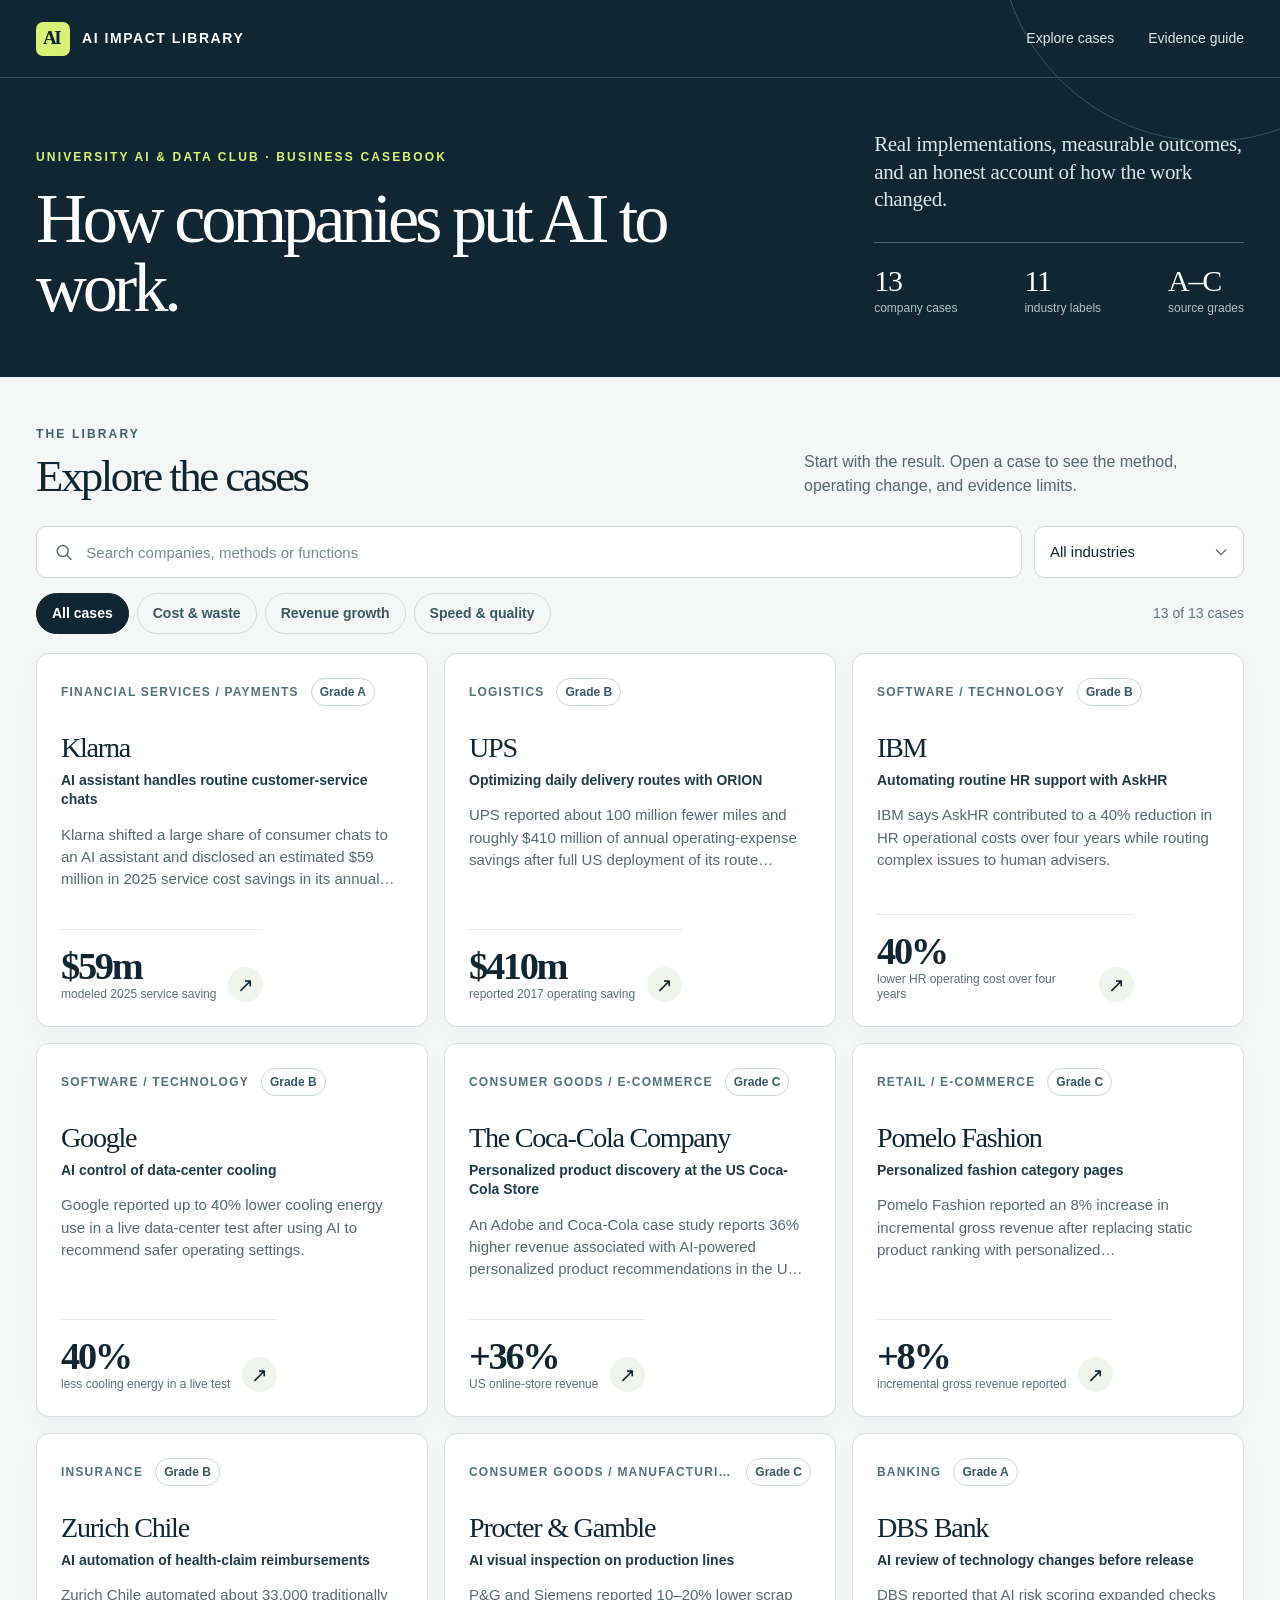
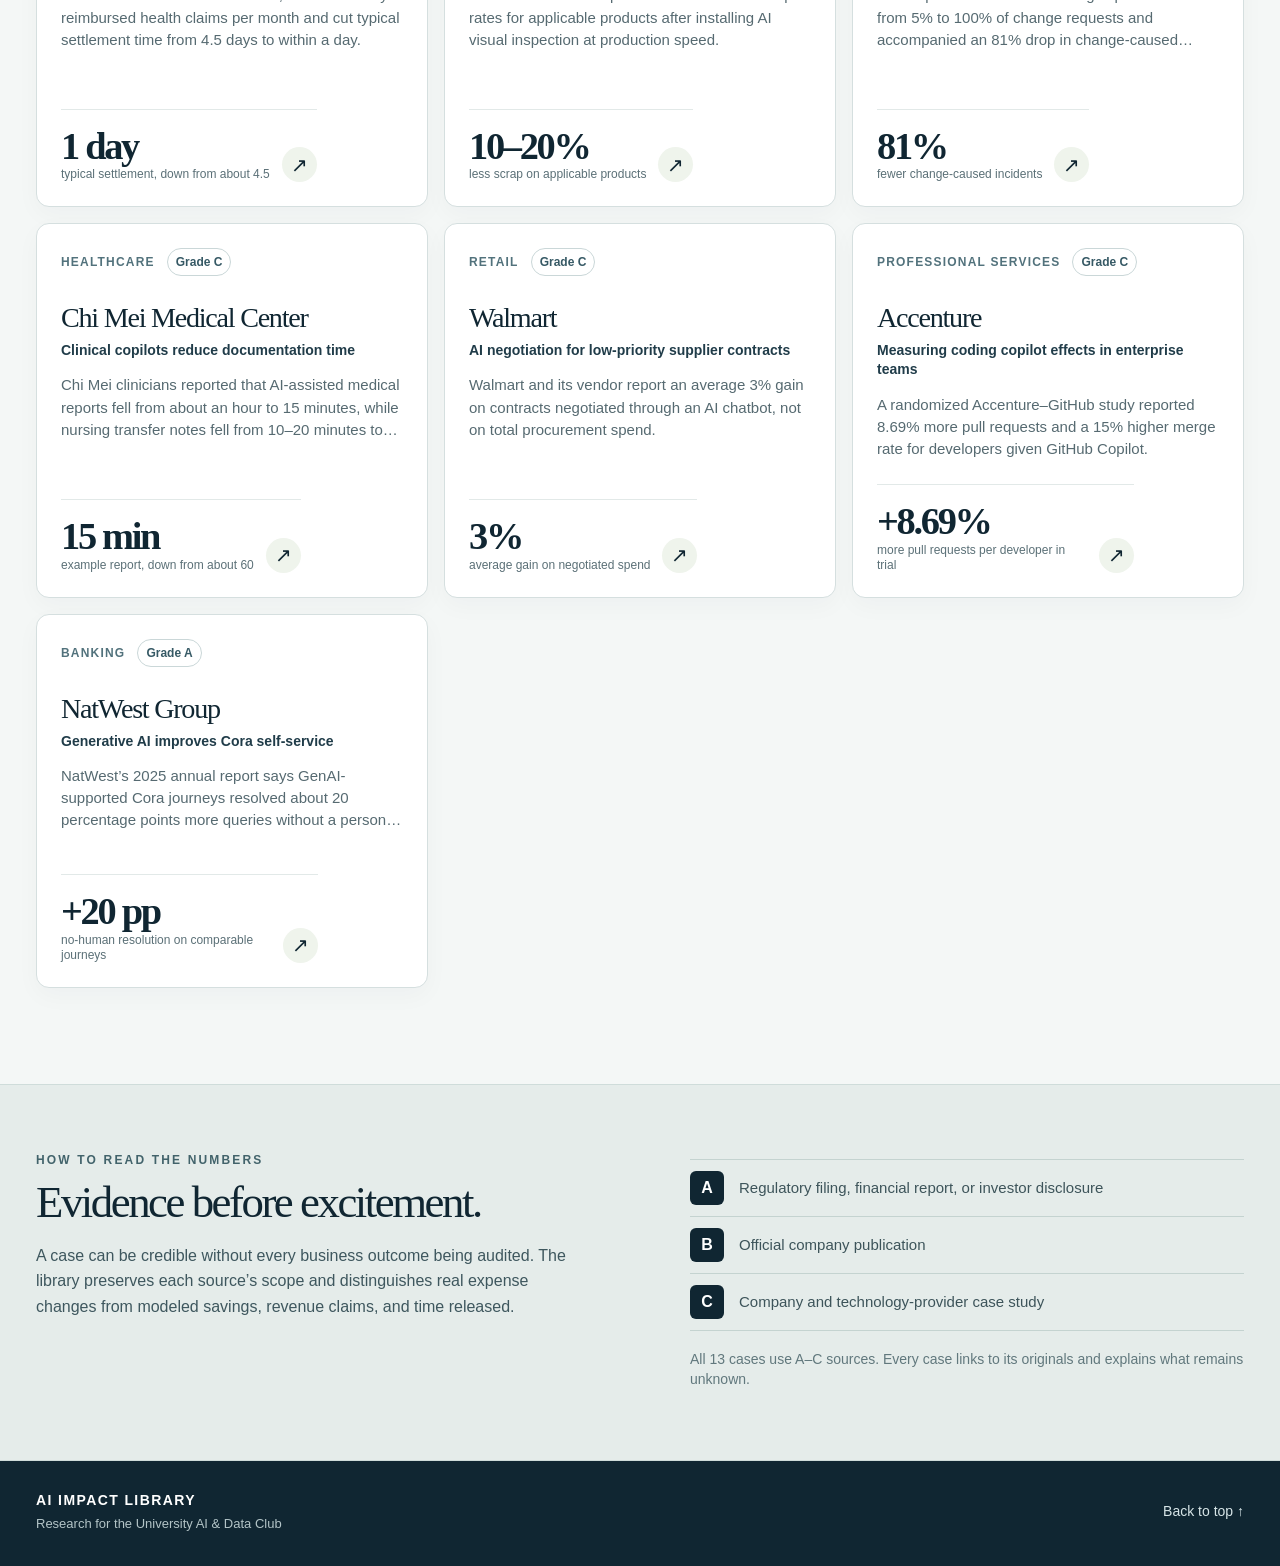
==== docs/pages/ai-impact-library/index.html @ 7d40ebbf "Add AI Impact Library showcase" ====
<!doctype html>
<html lang="en">
<head>
  <meta charset="utf-8">
  <meta name="viewport" content="width=device-width, initial-scale=1">
  <meta name="theme-color" content="#102632">
  <meta name="description" content="A research-backed library of real company AI implementations, measurable business outcomes, and the methods behind them.">
  <title>AI Impact Library — Real business results</title>
  <link rel="icon" type="image/svg+xml" href="data:image/svg+xml,%3Csvg xmlns='http://www.w3.org/2000/svg' viewBox='0 0 64 64'%3E%3Crect width='64' height='64' rx='13' fill='%23102632'/%3E%3Cpath d='M15 45V19h8v26m8 0V27h8v18m8 0V14h8v31' stroke='%23d8f277' stroke-width='5' stroke-linecap='round'/%3E%3C/svg%3E">
  <link rel="stylesheet" href="styles.css">
  <script src="cases.js" defer></script>
  <script src="app.js" defer></script>
</head>
<body>
  <div class="mast" id="top">
    <header class="shell topbar">
      <a class="brand" href="#top" aria-label="AI Impact Library home"><span class="mark">AI</span><span>AI Impact Library</span></a>
      <nav aria-label="Main navigation"><a href="#explore">Explore cases</a><a href="#evidence">Evidence guide</a></nav>
    </header>
    <section class="shell hero" aria-labelledby="page-title">
      <div class="hero-main"><p class="eyebrow">University AI &amp; Data Club · Business casebook</p><h1 id="page-title">How companies put AI to work.</h1></div>
      <div class="hero-side"><p>Real implementations, measurable outcomes, and an honest account of how the work changed.</p><div class="hero-rule"></div><div class="hero-stats"><div><strong>13</strong><span>company cases</span></div><div><strong>11</strong><span>industry labels</span></div><div><strong>A–C</strong><span>source grades</span></div></div></div>
    </section>
  </div>

  <main>
    <section class="shell explore" id="explore" aria-labelledby="explore-title">
      <div class="section-heading"><div><span class="section-kicker">The library</span><h2 id="explore-title">Explore the cases</h2></div><p>Start with the result. Open a case to see the method, operating change, and evidence limits.</p></div>
      <div class="toolbar" role="search">
        <label class="search-field"><svg aria-hidden="true" viewBox="0 0 24 24" width="20" height="20"><circle cx="10.8" cy="10.8" r="6.8" fill="none" stroke="currentColor" stroke-width="1.8"/><path d="m16 16 5 5" stroke="currentColor" stroke-width="1.8" stroke-linecap="round"/></svg><span class="sr-only">Search companies, methods or functions</span><input id="search" type="search" placeholder="Search companies, methods or functions" autocomplete="off"></label>
        <label class="select-field"><span class="sr-only">Filter by industry</span><select id="industry"><option value="all">All industries</option></select><svg aria-hidden="true" viewBox="0 0 24 24" width="16" height="16"><path d="m5 9 7 7 7-7" fill="none" stroke="currentColor" stroke-width="1.8" stroke-linecap="round"/></svg></label>
      </div>
      <div class="filter-line"><div class="filters" role="group" aria-label="Filter by business outcome"><button class="filter active" data-filter="all" type="button" aria-pressed="true">All cases</button><button class="filter" data-filter="cost" type="button" aria-pressed="false">Cost &amp; waste</button><button class="filter" data-filter="growth" type="button" aria-pressed="false">Revenue growth</button><button class="filter" data-filter="speed" type="button" aria-pressed="false">Speed &amp; quality</button></div><div class="result-count" id="result-count" aria-live="polite"></div></div>
      <div class="case-grid" id="case-grid"></div>
      <div class="empty-state" id="empty-state" hidden><h3>No cases match those filters.</h3><p>Try another company, industry, or outcome.</p><button id="clear-filters" type="button">Clear filters</button></div>
    </section>

    <section class="evidence" id="evidence" aria-labelledby="evidence-title"><div class="shell evidence-layout"><div><span class="section-kicker">How to read the numbers</span><h2 id="evidence-title">Evidence before excitement.</h2><p>A case can be credible without every business outcome being audited. The library preserves each source’s scope and distinguishes real expense changes from modeled savings, revenue claims, and time released.</p></div><div class="grade-list"><div><b>A</b><span>Regulatory filing, financial report, or investor disclosure</span></div><div><b>B</b><span>Official company publication</span></div><div><b>C</b><span>Company and technology-provider case study</span></div><p>All 13 cases use A–C sources. Every case links to its originals and explains what remains unknown.</p></div></div></section>
  </main>

  <footer class="site-footer"><div class="shell footer-layout"><div><strong>AI Impact Library</strong><span>Research for the University AI &amp; Data Club</span></div><a href="#top">Back to top ↑</a></div></footer>

  <dialog id="case-dialog" class="case-dialog" aria-labelledby="detail-title"><div class="dialog-wrap"><div class="dialog-top"><span class="dialog-wordmark"><span class="dialog-symbol">AI</span> AI Impact Library / Case study</span><button id="close-dialog" class="close-dialog" type="button" aria-label="Close case study"><svg aria-hidden="true" viewBox="0 0 24 24" width="21" height="21"><path d="M5 5 19 19M19 5 5 19" stroke="currentColor" stroke-width="1.8" stroke-linecap="round"/></svg></button></div><div id="case-detail"></div></div></dialog>
</body>
</html>
---- docs/pages/ai-impact-library/styles.css ----
:root{color-scheme:light;--ink:#102632;--ink-soft:#203c49;--muted:#53686f;--paper:#f4f7f6;--white:#fff;--line:#d5dfdf;--lime:#d8f277;--orange:#ec7149;--serif:Georgia,'Times New Roman',serif;--sans:Arial,Helvetica,sans-serif;font-family:var(--sans);font-synthesis:none}
*{box-sizing:border-box}
html{scroll-behavior:smooth}
body{margin:0;background:var(--paper);color:var(--ink);font-size:16px;line-height:1.5}
button,input,select{font:inherit}
button{cursor:pointer}
a{color:inherit}
.shell{width:min(100%,1360px);margin:0 auto;padding-left:36px;padding-right:36px}
.sr-only{position:absolute;width:1px;height:1px;padding:0;margin:-1px;overflow:hidden;clip:rect(0,0,0,0);white-space:nowrap;border:0}
:focus-visible{outline:3px solid var(--orange);outline-offset:3px}

.mast{color:#fff;background:var(--ink);position:relative;overflow:hidden}
.mast:before{content:'';position:absolute;width:420px;height:420px;border:1px solid #3a5762;border-radius:50%;right:-140px;top:-280px;pointer-events:none}
.topbar{min-height:78px;display:flex;align-items:center;justify-content:space-between;border-bottom:1px solid #37515b;position:relative;z-index:1}
.brand{display:flex;align-items:center;gap:12px;color:#fff;text-decoration:none;font-size:14px;font-weight:800;letter-spacing:.11em;text-transform:uppercase}
.mark{display:grid;place-items:center;width:34px;height:34px;border-radius:7px;background:var(--lime);color:var(--ink);font-family:var(--serif);font-size:19px;font-weight:900;letter-spacing:-.13em;padding-right:4px}
.topbar nav{display:flex;align-items:center;gap:34px}
.topbar nav a{font-size:14px;color:#dbe8e8;text-decoration:none;transition:color .2s}
.topbar nav a:hover{color:var(--lime)}
.hero{display:grid;grid-template-columns:minmax(0,1.35fr) minmax(320px,.65fr);gap:70px;align-items:end;padding-top:53px;padding-bottom:55px;position:relative;z-index:1}
.eyebrow,.section-kicker{display:block;font-size:12px;letter-spacing:.18em;text-transform:uppercase;font-weight:800}
.eyebrow{color:var(--lime);margin:0 0 18px}
h1,h2,h3,p{margin-top:0}
h1{font-family:var(--serif);font-size:clamp(3.1rem,5.5vw,5.5rem);font-weight:400;line-height:.98;letter-spacing:-.058em;max-width:780px;margin-bottom:0}
.hero-side{max-width:420px;padding-bottom:5px}
.hero-side>p{font-family:var(--serif);font-size:21px;line-height:1.32;letter-spacing:-.015em;color:#d9e7e7;margin-bottom:28px}
.hero-rule{height:1px;background:#4c6570;margin-bottom:21px}
.hero-stats{display:flex;justify-content:space-between;gap:14px}
.hero-stats div{display:flex;flex-direction:column;gap:2px}
.hero-stats strong{font-family:var(--serif);font-size:30px;font-weight:400;line-height:1.1;letter-spacing:-.04em}
.hero-stats span{font-size:12px;color:#afc2c5}

.explore{padding-top:48px;padding-bottom:96px;scroll-margin-top:20px}
.section-heading{display:flex;align-items:end;justify-content:space-between;gap:40px;margin-bottom:26px}
.section-kicker{color:#42636b;margin-bottom:10px}
.section-heading h2,.evidence h2{font-family:var(--serif);font-size:clamp(2.4rem,3.5vw,3.65rem);font-weight:400;letter-spacing:-.055em;line-height:1.05;margin-bottom:0}
.section-heading>p{max-width:440px;color:var(--muted);font-size:16px;line-height:1.48;margin-bottom:3px}
.toolbar{display:flex;gap:12px;margin-bottom:15px}
.search-field,.select-field{display:flex;align-items:center;background:#fff;border:1px solid #cbd8d8;border-radius:10px;min-height:52px;color:#53686f}
.search-field{flex:1;gap:11px;padding:0 17px;min-width:0}
.search-field:focus-within,.select-field:focus-within{border-color:#466e79;box-shadow:0 0 0 3px #bddcd644}
.search-field input{border:0;outline:0;background:transparent;width:100%;height:50px;color:var(--ink);font-size:15px}
.search-field input::placeholder{color:#788c90}
.search-field input::-webkit-search-cancel-button{cursor:pointer}
.select-field{position:relative;width:210px;flex:none}
.select-field select{appearance:none;border:0;background:transparent;color:var(--ink);width:100%;height:50px;padding:0 38px 0 15px;outline:0;cursor:pointer;font-size:15px}
.select-field svg{position:absolute;right:14px;pointer-events:none}
.filter-line{display:flex;align-items:center;justify-content:space-between;gap:20px;margin-bottom:19px}
.filters{display:flex;gap:8px;flex-wrap:wrap}
.filter{border:1px solid #cedada;background:transparent;color:#3c5861;border-radius:999px;font-size:14px;font-weight:700;padding:9px 15px;min-height:38px;transition:background .18s,color .18s,border-color .18s}
.filter:hover{border-color:#607f85;background:#edf2ec}
.filter.active{background:var(--ink);color:#fff;border-color:var(--ink)}
.result-count{color:#63777e;font-size:14px;white-space:nowrap}
.case-grid{display:grid;grid-template-columns:repeat(3,minmax(0,1fr));gap:16px}
.case-card{width:100%;min-width:0;text-align:left;display:flex;flex-direction:column;min-height:374px;padding:24px;border:1px solid var(--line);border-radius:13px;background:#fff;color:var(--ink);box-shadow:0 8px 24px #10263208;transition:transform .18s,box-shadow .18s,border-color .18s}
.case-card:hover{transform:translateY(-3px);box-shadow:0 15px 34px #10263216;border-color:#93afb0}
.card-top,.card-bottom{display:flex;align-items:center;justify-content:space-between;gap:12px}
.card-industry{font-size:12px;font-weight:800;text-transform:uppercase;letter-spacing:.1em;color:#52727c;overflow:hidden;white-space:nowrap;text-overflow:ellipsis}
.grade{border:1px solid #cad7d8;border-radius:100px;padding:4px 8px;flex:none;font-size:12px;font-weight:800;color:#365965}
.case-card h3{font-family:var(--serif);font-size:clamp(1.7rem,2.2vw,2.15rem);font-weight:400;line-height:1.1;letter-spacing:-.045em;margin:27px 0 7px}
.case-title{font-size:14px;font-weight:800;line-height:1.38;color:var(--ink-soft);margin-bottom:14px}
.case-summary{font-size:15px;line-height:1.48;color:#566a71;margin:0 0 24px;display:-webkit-box;-webkit-box-orient:vertical;-webkit-line-clamp:3;overflow:hidden}
.card-bottom{margin-top:auto;border-top:1px solid #e2e9e8;padding-top:17px;align-items:end}
.metric-copy{display:flex;flex-direction:column;gap:2px}
.metric-value{font-family:var(--serif);font-size:2.4rem;line-height:1;letter-spacing:-.06em;white-space:nowrap}
.metric-label{color:#5b7077;font-size:12px;line-height:1.25;max-width:210px}
.read-arrow{display:grid;place-items:center;width:35px;height:35px;flex:none;border-radius:50%;background:#eff4ec;color:var(--ink);font-size:20px;line-height:1}
.case-card:hover .read-arrow{background:var(--lime)}
.empty-state{text-align:center;border:1px dashed #a7baba;border-radius:14px;background:#fff;padding:55px 20px}
.empty-state h3{font-family:var(--serif);font-size:27px;font-weight:400;letter-spacing:-.03em;margin-bottom:5px}
.empty-state p{color:var(--muted)}
.empty-state button{border:0;border-radius:7px;background:var(--ink);color:#fff;padding:10px 17px;font-weight:700}

.evidence{background:#e5ecea;border-top:1px solid #cfdcda;border-bottom:1px solid #cfdcda;scroll-margin-top:20px}
.evidence-layout{display:grid;grid-template-columns:1fr 1fr;gap:100px;padding-top:66px;padding-bottom:70px}
.evidence h2{max-width:480px;margin-bottom:17px}
.evidence-layout>div:first-child>p{max-width:560px;line-height:1.6;color:#3e575e;margin-bottom:0}
.grade-list{padding-top:8px}
.grade-list>div{display:flex;gap:15px;align-items:center;border-bottom:1px solid #c4d3d0;padding:11px 0}
.grade-list>div:first-child{border-top:1px solid #c4d3d0}
.grade-list b{display:grid;place-items:center;width:34px;height:34px;border-radius:6px;background:var(--ink);color:#fff;flex:none;font-size:16px}
.grade-list span{font-size:15px;color:#3d545a}
.grade-list>p{font-size:14px;color:#61787d;line-height:1.48;margin:18px 0 0}
.site-footer{background:var(--ink);color:#fff}
.footer-layout{display:flex;justify-content:space-between;align-items:center;gap:20px;padding-top:29px;padding-bottom:32px}
.footer-layout>div{display:flex;flex-direction:column;gap:3px}
.footer-layout strong{font-size:14px;text-transform:uppercase;letter-spacing:.1em}
.footer-layout span{font-size:13px;color:#b3c4c7}
.footer-layout a{font-size:14px;text-decoration:none;color:#d7e5e7}
.footer-layout a:hover{color:var(--lime)}

.case-dialog{padding:0;border:0;border-radius:13px;width:min(960px,calc(100vw - 24px));max-width:960px;max-height:min(94vh,1200px);background:var(--paper);color:var(--ink);box-shadow:0 30px 100px #06141cc0;overflow:auto}
.case-dialog::backdrop{background:#07161dc4;backdrop-filter:blur(3px)}
.dialog-wrap{min-height:100%}
.dialog-top{position:sticky;top:0;z-index:4;background:var(--ink);color:#fff;display:flex;align-items:center;justify-content:space-between;padding:13px 27px;border-bottom:1px solid #36535c}
.dialog-wordmark{font-size:12px;letter-spacing:.12em;text-transform:uppercase;font-weight:800;display:flex;align-items:center;gap:10px;color:#d5e6e6}
.dialog-symbol{background:var(--lime);color:var(--ink);width:25px;height:25px;border-radius:5px;font-family:var(--serif);display:grid;place-items:center;font-size:14px;letter-spacing:-.13em;padding-right:3px}
.close-dialog{width:37px;height:37px;display:grid;place-items:center;border:1px solid #54707a;background:transparent;color:#fff;border-radius:50%}
.close-dialog:hover{background:#2f4c57}
.detail-head{background:var(--ink);color:#fff;padding:35px 55px 42px}
.detail-eyebrow{color:var(--lime);text-transform:uppercase;letter-spacing:.13em;font-weight:800;font-size:12px;margin-bottom:12px}
.detail-head h2{font-family:var(--serif);font-weight:400;font-size:clamp(2.4rem,5vw,4rem);line-height:1.02;letter-spacing:-.055em;margin-bottom:15px}
.detail-head p{max-width:680px;color:#d4e2e2;font-size:17px;line-height:1.48;margin-bottom:0}
.detail-meta{display:flex;flex-wrap:wrap;gap:7px;margin-top:24px}
.detail-meta span{font-size:12px;border:1px solid #56717a;border-radius:30px;padding:6px 10px;color:#d1e0e2}
.detail-body{padding:36px 55px 55px;max-width:900px;margin:auto}
.detail-impact{display:grid;grid-template-columns:minmax(0,.5fr) minmax(0,1fr);gap:24px;align-items:center;background:#e7eee7;border-left:5px solid #8aa740;padding:20px 23px;margin-bottom:39px}
.detail-impact strong{font-family:var(--serif);font-weight:400;font-size:clamp(2.8rem,5vw,4rem);line-height:1;letter-spacing:-.06em}
.detail-impact p{margin:0;font-size:15px;line-height:1.5;color:#3b5658}
.article-lead{font-family:var(--serif);font-size:23px;line-height:1.42;letter-spacing:-.017em;color:#203b43;margin-bottom:34px}
.detail-section{border-top:1px solid var(--line);padding-top:27px;margin-top:31px}
.detail-section h3{font-family:var(--serif);font-weight:400;font-size:27px;line-height:1.15;letter-spacing:-.035em;margin-bottom:14px}
.detail-section p{font-size:16px;line-height:1.7;color:#374f56;margin-bottom:0}
.steps-intro{font-size:13px!important;color:#72858a!important;margin-bottom:12px!important}
.method-steps{list-style:none;counter-reset:method;padding:0;margin:0;display:grid;gap:0}
.method-steps li{counter-increment:method;display:grid;grid-template-columns:32px 1fr;gap:12px;padding:11px 0;border-bottom:1px solid #e0e8e6;color:#3a535a;font-size:15px;line-height:1.5}
.method-steps li:before{content:counter(method,decimal-leading-zero);font-size:12px;font-weight:800;letter-spacing:.03em;color:#62816b;padding-top:3px}
.fit-grid{display:grid;grid-template-columns:1fr 1fr;gap:15px;margin-top:15px}
.fit-box{background:#fff;border:1px solid var(--line);border-radius:9px;padding:19px}
.fit-box h4{font-size:13px;text-transform:uppercase;letter-spacing:.1em;margin:0 0 10px;color:#39606a}
.fit-box ul{margin:0;padding-left:19px;color:#3b545b;font-size:14px;line-height:1.6}
.fit-box li+li{margin-top:4px}
.requirements{margin-top:16px!important;font-size:14px!important}
.takeaway{background:#ecf1e6;border-left:4px solid #a9c563;padding:19px 22px;margin-top:15px!important}
.source-list{padding:0;margin:0;list-style:none}
.source-list li{border-bottom:1px solid var(--line);padding:11px 0;font-size:15px}
.source-list a{text-decoration:underline;text-underline-offset:3px;color:#1f5966;overflow-wrap:anywhere}
.source-list small{display:block;color:#697c82;font-size:12px;margin-top:2px}
.evidence-note{font-size:14px!important;color:#63777d!important;margin-top:15px!important}

@media(max-width:1050px){.case-grid{grid-template-columns:repeat(2,minmax(0,1fr))}.hero{gap:38px}.evidence-layout{gap:45px}}
@media(max-width:700px){.shell{padding-left:20px;padding-right:20px}.topbar{min-height:66px}.topbar nav{gap:16px}.topbar nav a{font-size:13px}.hero{grid-template-columns:1fr;gap:28px;padding-top:37px;padding-bottom:38px}.hero h1{max-width:610px}.hero-side{max-width:100%}.hero-side>p{font-size:19px;margin-bottom:18px}.hero-stats{max-width:480px}.explore{padding-top:38px;padding-bottom:60px}.section-heading{align-items:start;flex-direction:column;gap:10px;margin-bottom:21px}.section-heading>p{max-width:620px;margin:0}.toolbar{flex-direction:column}.select-field{width:100%}.filter-line{align-items:start;flex-direction:column;gap:9px}.result-count{align-self:flex-end}.case-grid{grid-template-columns:1fr}.case-card{min-height:310px}.case-card h3{font-size:2rem}.evidence-layout{grid-template-columns:1fr;gap:25px;padding-top:49px;padding-bottom:50px}.detail-head{padding:30px 24px}.detail-body{padding:27px 24px 38px}.detail-impact{grid-template-columns:1fr;gap:8px}.dialog-top{padding:11px 17px}.fit-grid{grid-template-columns:1fr}.article-lead{font-size:20px}}
@media(max-width:420px){h1{font-size:3rem}.brand{font-size:12px;gap:8px}.mark{width:29px;height:29px;font-size:17px}.topbar nav{gap:10px}.topbar nav a{font-size:12px}.hero-stats strong{font-size:25px}.hero-stats span{font-size:11px}.filter{font-size:13px;padding:8px 11px}.footer-layout{align-items:start;flex-direction:column}.case-dialog{width:100vw;max-height:100vh;height:100vh;border-radius:0}}
@media(prefers-reduced-motion:reduce){html{scroll-behavior:auto}.case-card,.filter{transition:none}}
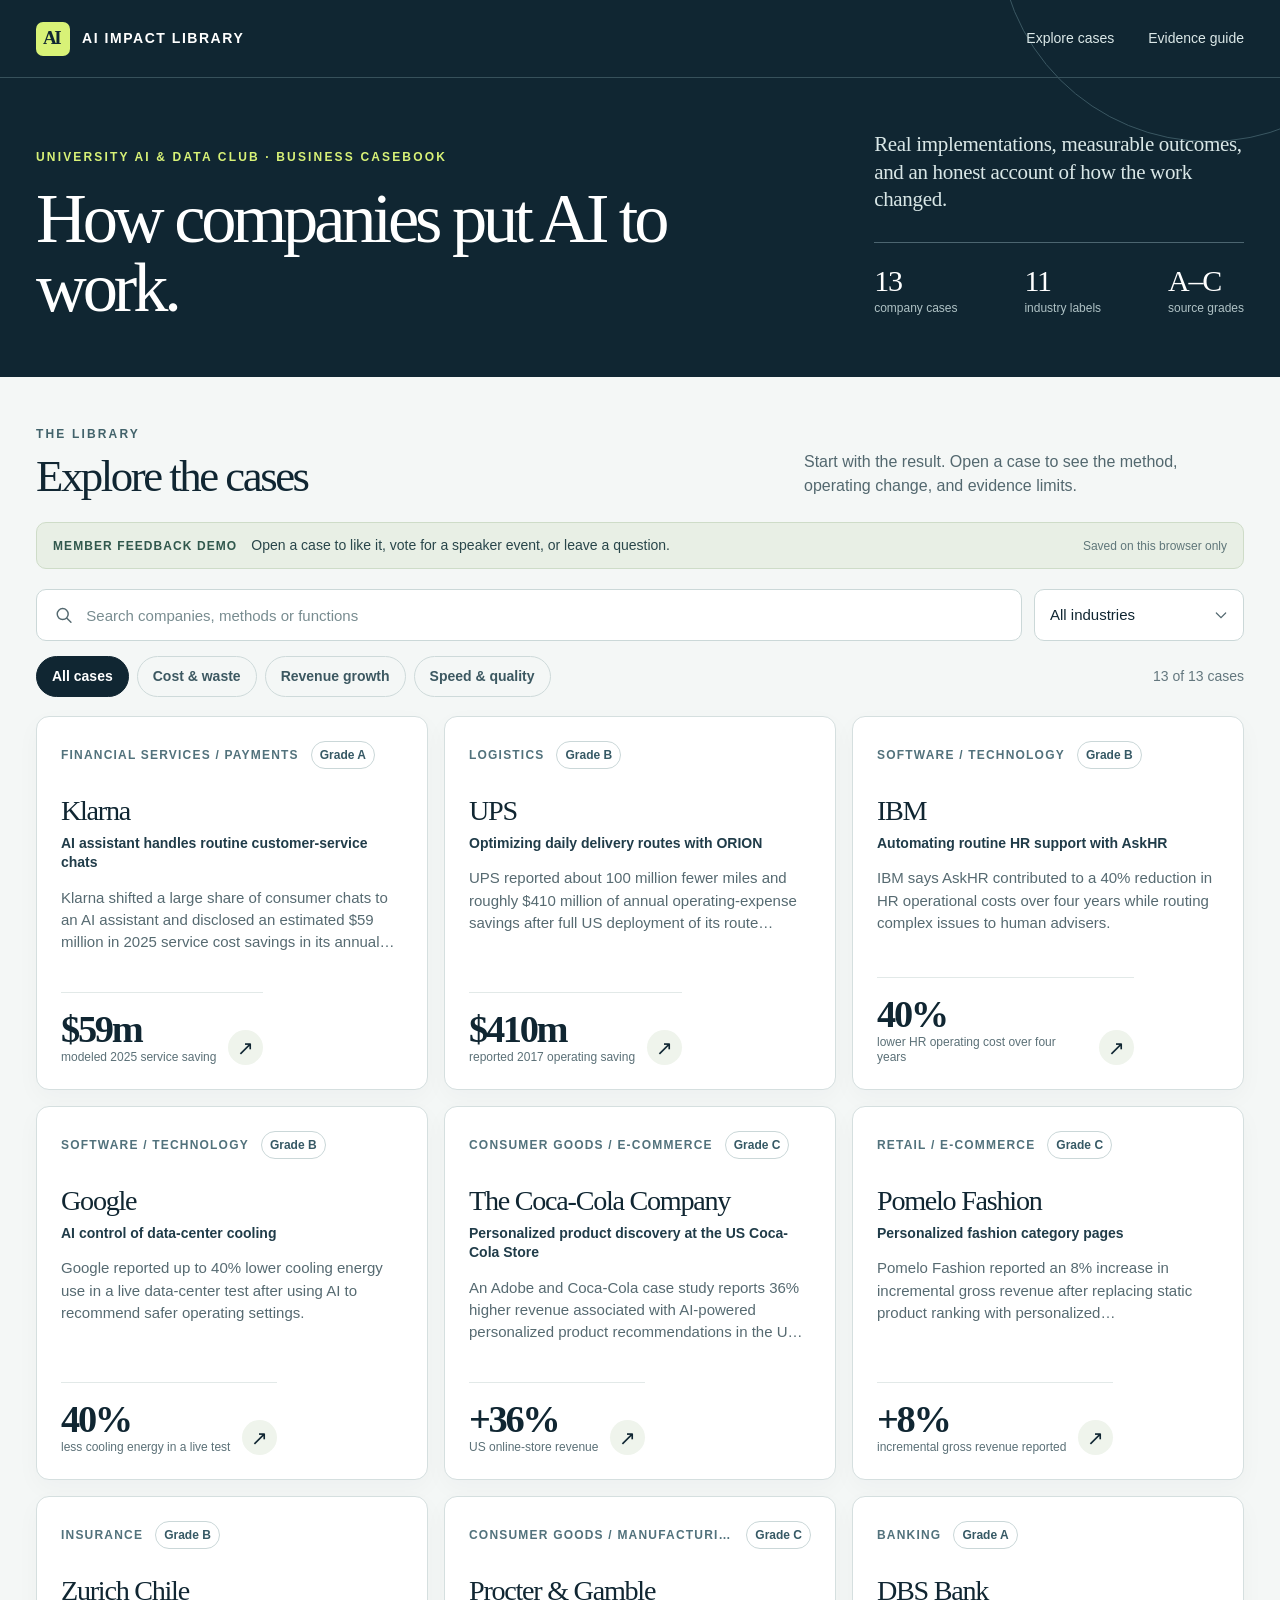
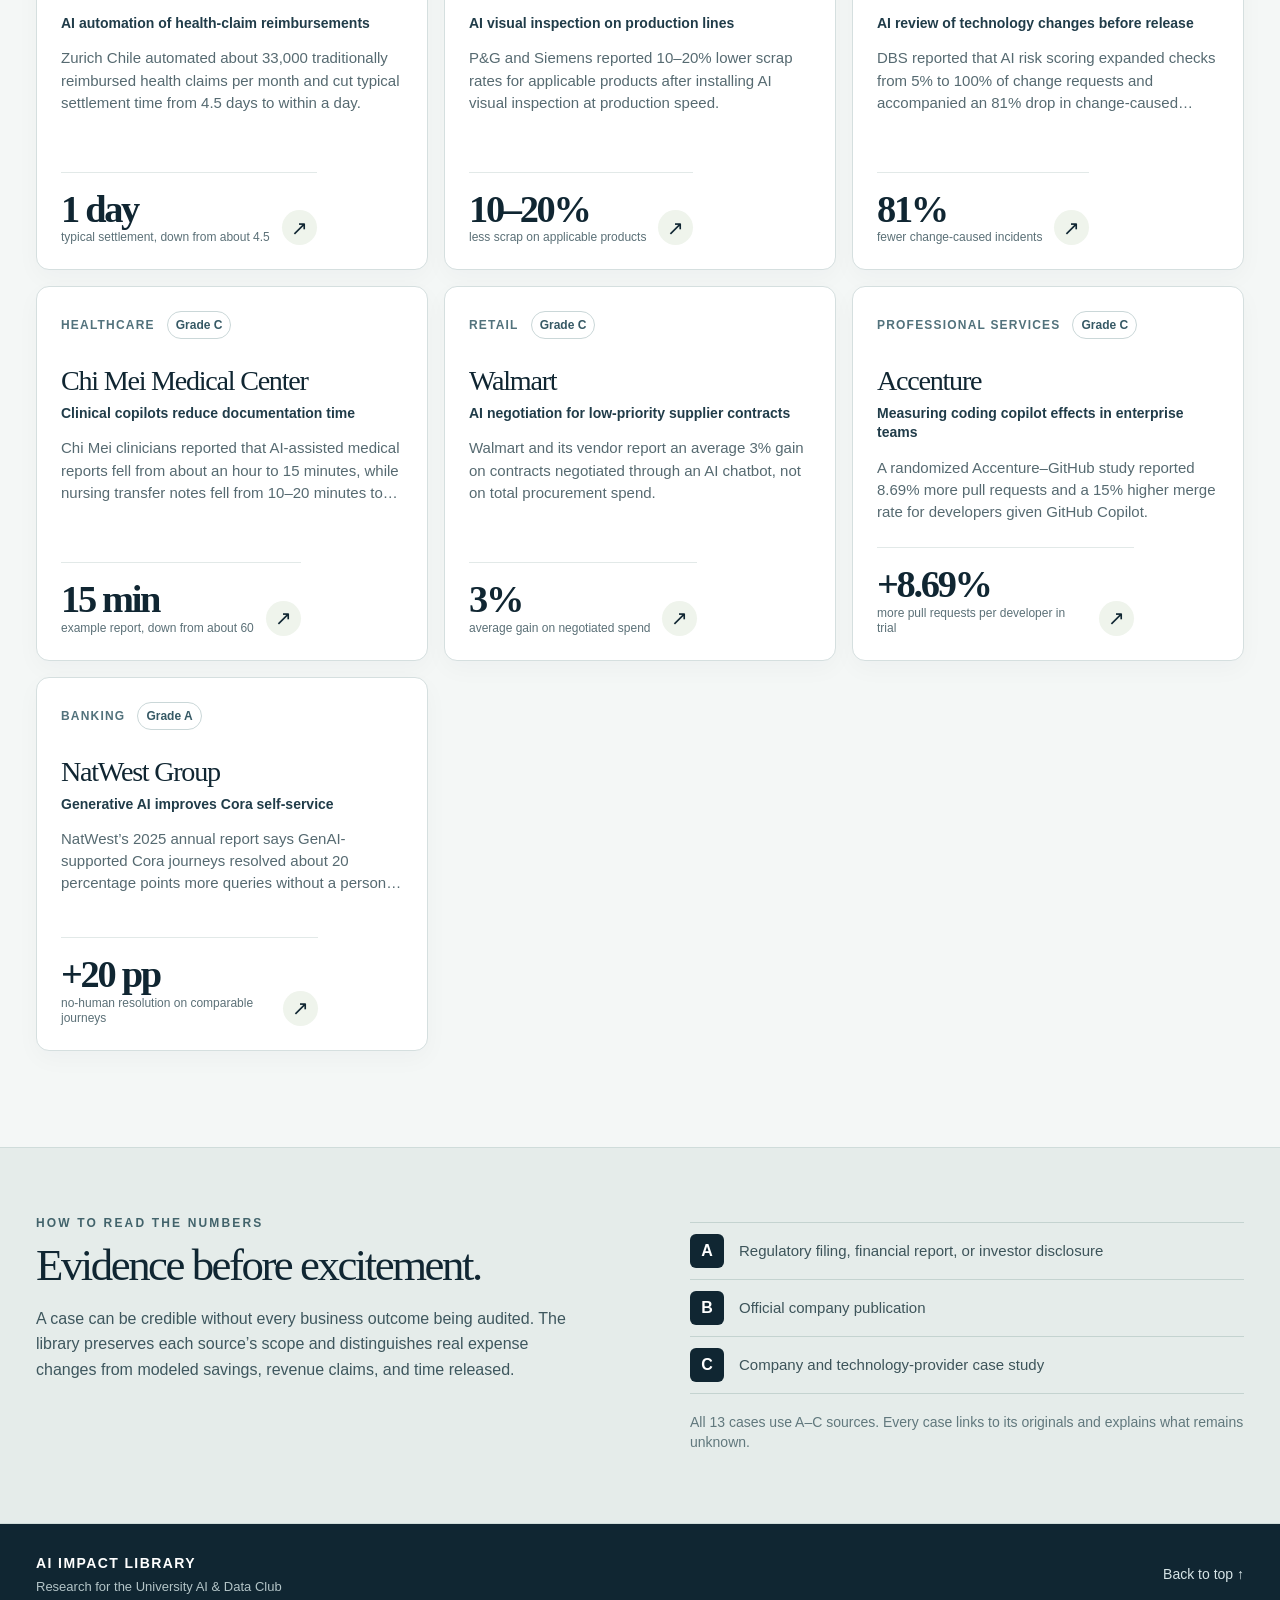
==== commit 168a76fb: "Add local member feedback demo to AI cases" ====
--- a/docs/pages/ai-impact-library/index.html
+++ b/docs/pages/ai-impact-library/index.html
@@ -26,6 +26,7 @@
   <main>
     <section class="shell explore" id="explore" aria-labelledby="explore-title">
       <div class="section-heading"><div><span class="section-kicker">The library</span><h2 id="explore-title">Explore the cases</h2></div><p>Start with the result. Open a case to see the method, operating change, and evidence limits.</p></div>
+      <div class="member-hint"><strong>Member feedback demo</strong><span>Open a case to like it, vote for a speaker event, or leave a question.</span><small>Saved on this browser only</small></div>
       <div class="toolbar" role="search">
         <label class="search-field"><svg aria-hidden="true" viewBox="0 0 24 24" width="20" height="20"><circle cx="10.8" cy="10.8" r="6.8" fill="none" stroke="currentColor" stroke-width="1.8"/><path d="m16 16 5 5" stroke="currentColor" stroke-width="1.8" stroke-linecap="round"/></svg><span class="sr-only">Search companies, methods or functions</span><input id="search" type="search" placeholder="Search companies, methods or functions" autocomplete="off"></label>
         <label class="select-field"><span class="sr-only">Filter by industry</span><select id="industry"><option value="all">All industries</option></select><svg aria-hidden="true" viewBox="0 0 24 24" width="16" height="16"><path d="m5 9 7 7 7-7" fill="none" stroke="currentColor" stroke-width="1.8" stroke-linecap="round"/></svg></label>
--- a/docs/pages/ai-impact-library/styles.css
+++ b/docs/pages/ai-impact-library/styles.css
@@ -60,6 +60,8 @@
 .case-card h3{font-family:var(--serif);font-size:clamp(1.7rem,2.2vw,2.15rem);font-weight:400;line-height:1.1;letter-spacing:-.045em;margin:27px 0 7px}
 .case-title{font-size:14px;font-weight:800;line-height:1.38;color:var(--ink-soft);margin-bottom:14px}
 .case-summary{font-size:15px;line-height:1.48;color:#566a71;margin:0 0 24px;display:-webkit-box;-webkit-box-orient:vertical;-webkit-line-clamp:3;overflow:hidden}
+.member-flags{display:flex;flex-wrap:wrap;gap:6px;margin:-8px 0 15px}
+.member-flags span{border-radius:99px;background:#e9f0e3;color:#365b43;padding:4px 8px;font-size:11px;font-weight:700}
 .card-bottom{margin-top:auto;border-top:1px solid #e2e9e8;padding-top:17px;align-items:end}
 .metric-copy{display:flex;flex-direction:column;gap:2px}
 .metric-value{font-family:var(--serif);font-size:2.4rem;line-height:1;letter-spacing:-.06em;white-space:nowrap}
@@ -70,6 +72,10 @@
 .empty-state h3{font-family:var(--serif);font-size:27px;font-weight:400;letter-spacing:-.03em;margin-bottom:5px}
 .empty-state p{color:var(--muted)}
 .empty-state button{border:0;border-radius:7px;background:var(--ink);color:#fff;padding:10px 17px;font-weight:700}
+.member-hint{display:flex;align-items:center;gap:14px;flex-wrap:wrap;background:#e8efe5;border:1px solid #cedcc8;border-radius:10px;padding:12px 16px;margin:-4px 0 20px;color:#29464a;font-size:14px}
+.member-hint strong{font-size:12px;text-transform:uppercase;letter-spacing:.09em;color:#31584d}
+.member-hint span{flex:1}
+.member-hint small{font-size:12px;color:#60777a}
 
 .evidence{background:#e5ecea;border-top:1px solid #cfdcda;border-bottom:1px solid #cfdcda;scroll-margin-top:20px}
 .evidence-layout{display:grid;grid-template-columns:1fr 1fr;gap:100px;padding-top:66px;padding-bottom:70px}
@@ -127,8 +133,37 @@
 .source-list a{text-decoration:underline;text-underline-offset:3px;color:#1f5966;overflow-wrap:anywhere}
 .source-list small{display:block;color:#697c82;font-size:12px;margin-top:2px}
 .evidence-note{font-size:14px!important;color:#63777d!important;margin-top:15px!important}
+.member-pulse{border:1px solid #c9d8c8;border-radius:13px;background:#eaf1e7;padding:28px;margin-top:42px}
+.pulse-kicker{display:block;text-transform:uppercase;letter-spacing:.13em;color:#3b684f;font-size:12px;font-weight:800;margin-bottom:7px}
+.member-pulse h3{font-family:var(--serif);font-size:30px;line-height:1.12;letter-spacing:-.04em;font-weight:400;margin-bottom:10px}
+.member-pulse .pulse-intro{font-size:15px;line-height:1.55;color:#425b57;margin:0 0 20px}
+.pulse-actions{display:grid;grid-template-columns:1fr 1fr;gap:10px}
+.pulse-button{min-height:52px;border:1px solid #afc5b1;border-radius:9px;background:#fff;color:#274349;font-weight:800;padding:11px 14px;text-align:center;transition:background .18s,border-color .18s,transform .18s}
+.pulse-button:hover{border-color:#6e9979;transform:translateY(-1px)}
+.pulse-button.selected{background:var(--ink);border-color:var(--ink);color:#fff}
+.member-pulse .pulse-privacy{font-size:12px;line-height:1.5;color:#58716b;margin:11px 0 0}
+.speaker-ideas{border-top:1px solid #cbdacb;margin-top:23px;padding-top:17px}
+.speaker-ideas h4,.comments-heading{font-size:13px;letter-spacing:.08em;text-transform:uppercase;color:#3c6255;margin:0 0 9px}
+.speaker-ideas ul{margin:0;padding-left:20px;color:#405b56;font-size:14px;line-height:1.55}
+.speaker-ideas li+li{margin-top:4px}
+.comment-form{border-top:1px solid #cbdacb;margin-top:23px;padding-top:20px}
+.comment-form label{display:block;font-size:15px;font-weight:800;color:#27454a}
+.comment-input{display:block;width:100%;resize:vertical;min-height:105px;margin-top:10px;border:1px solid #b7c8c0;border-radius:9px;background:#fff;color:var(--ink);padding:13px 14px;font:15px/1.5 var(--sans)}
+.comment-input::placeholder{color:#81928c}
+.comment-input:focus{outline:3px solid #b6d7c5;outline-offset:1px;border-color:#4d8068}
+.comment-form-bottom{display:flex;align-items:center;justify-content:space-between;gap:12px;margin-top:10px}
+.comment-counter{font-size:12px;color:#668078}
+.comment-submit{border:0;border-radius:8px;background:var(--ink);color:#fff;font-weight:800;padding:11px 18px}
+.comment-submit:hover{background:#244956}
+.comments-heading{border-top:1px solid #cbdacb;margin:25px 0 0;padding-top:20px}
+.comments-empty{font-size:14px!important;color:#607871!important;margin:9px 0 0!important}
+.member-comment{background:#fff;border:1px solid #d2dfd4;border-radius:9px;padding:14px 16px;margin-top:10px}
+.comment-top{display:flex;justify-content:space-between;gap:12px;align-items:center;color:#5b746c;font-size:12px;font-weight:700;margin-bottom:7px}
+.remove-comment{border:0;background:transparent;color:#496b61;font-size:12px;text-decoration:underline;text-underline-offset:2px;padding:3px}
+.remove-comment:hover{color:#af4d35}
+.member-comment p{white-space:pre-wrap;overflow-wrap:anywhere;font-size:14px;line-height:1.55;color:#304d4d;margin:0}
 
 @media(max-width:1050px){.case-grid{grid-template-columns:repeat(2,minmax(0,1fr))}.hero{gap:38px}.evidence-layout{gap:45px}}
-@media(max-width:700px){.shell{padding-left:20px;padding-right:20px}.topbar{min-height:66px}.topbar nav{gap:16px}.topbar nav a{font-size:13px}.hero{grid-template-columns:1fr;gap:28px;padding-top:37px;padding-bottom:38px}.hero h1{max-width:610px}.hero-side{max-width:100%}.hero-side>p{font-size:19px;margin-bottom:18px}.hero-stats{max-width:480px}.explore{padding-top:38px;padding-bottom:60px}.section-heading{align-items:start;flex-direction:column;gap:10px;margin-bottom:21px}.section-heading>p{max-width:620px;margin:0}.toolbar{flex-direction:column}.select-field{width:100%}.filter-line{align-items:start;flex-direction:column;gap:9px}.result-count{align-self:flex-end}.case-grid{grid-template-columns:1fr}.case-card{min-height:310px}.case-card h3{font-size:2rem}.evidence-layout{grid-template-columns:1fr;gap:25px;padding-top:49px;padding-bottom:50px}.detail-head{padding:30px 24px}.detail-body{padding:27px 24px 38px}.detail-impact{grid-template-columns:1fr;gap:8px}.dialog-top{padding:11px 17px}.fit-grid{grid-template-columns:1fr}.article-lead{font-size:20px}}
+@media(max-width:700px){.shell{padding-left:20px;padding-right:20px}.topbar{min-height:66px}.topbar nav{gap:16px}.topbar nav a{font-size:13px}.hero{grid-template-columns:1fr;gap:28px;padding-top:37px;padding-bottom:38px}.hero h1{max-width:610px}.hero-side{max-width:100%}.hero-side>p{font-size:19px;margin-bottom:18px}.hero-stats{max-width:480px}.explore{padding-top:38px;padding-bottom:60px}.section-heading{align-items:start;flex-direction:column;gap:10px;margin-bottom:21px}.section-heading>p{max-width:620px;margin:0}.toolbar{flex-direction:column}.select-field{width:100%}.filter-line{align-items:start;flex-direction:column;gap:9px}.result-count{align-self:flex-end}.case-grid{grid-template-columns:1fr}.case-card{min-height:310px}.case-card h3{font-size:2rem}.evidence-layout{grid-template-columns:1fr;gap:25px;padding-top:49px;padding-bottom:50px}.detail-head{padding:30px 24px}.detail-body{padding:27px 24px 38px}.detail-impact{grid-template-columns:1fr;gap:8px}.dialog-top{padding:11px 17px}.fit-grid{grid-template-columns:1fr}.article-lead{font-size:20px}.member-pulse{padding:22px 18px}.pulse-actions{grid-template-columns:1fr}}
 @media(max-width:420px){h1{font-size:3rem}.brand{font-size:12px;gap:8px}.mark{width:29px;height:29px;font-size:17px}.topbar nav{gap:10px}.topbar nav a{font-size:12px}.hero-stats strong{font-size:25px}.hero-stats span{font-size:11px}.filter{font-size:13px;padding:8px 11px}.footer-layout{align-items:start;flex-direction:column}.case-dialog{width:100vw;max-height:100vh;height:100vh;border-radius:0}}
 @media(prefers-reduced-motion:reduce){html{scroll-behavior:auto}.case-card,.filter{transition:none}}
